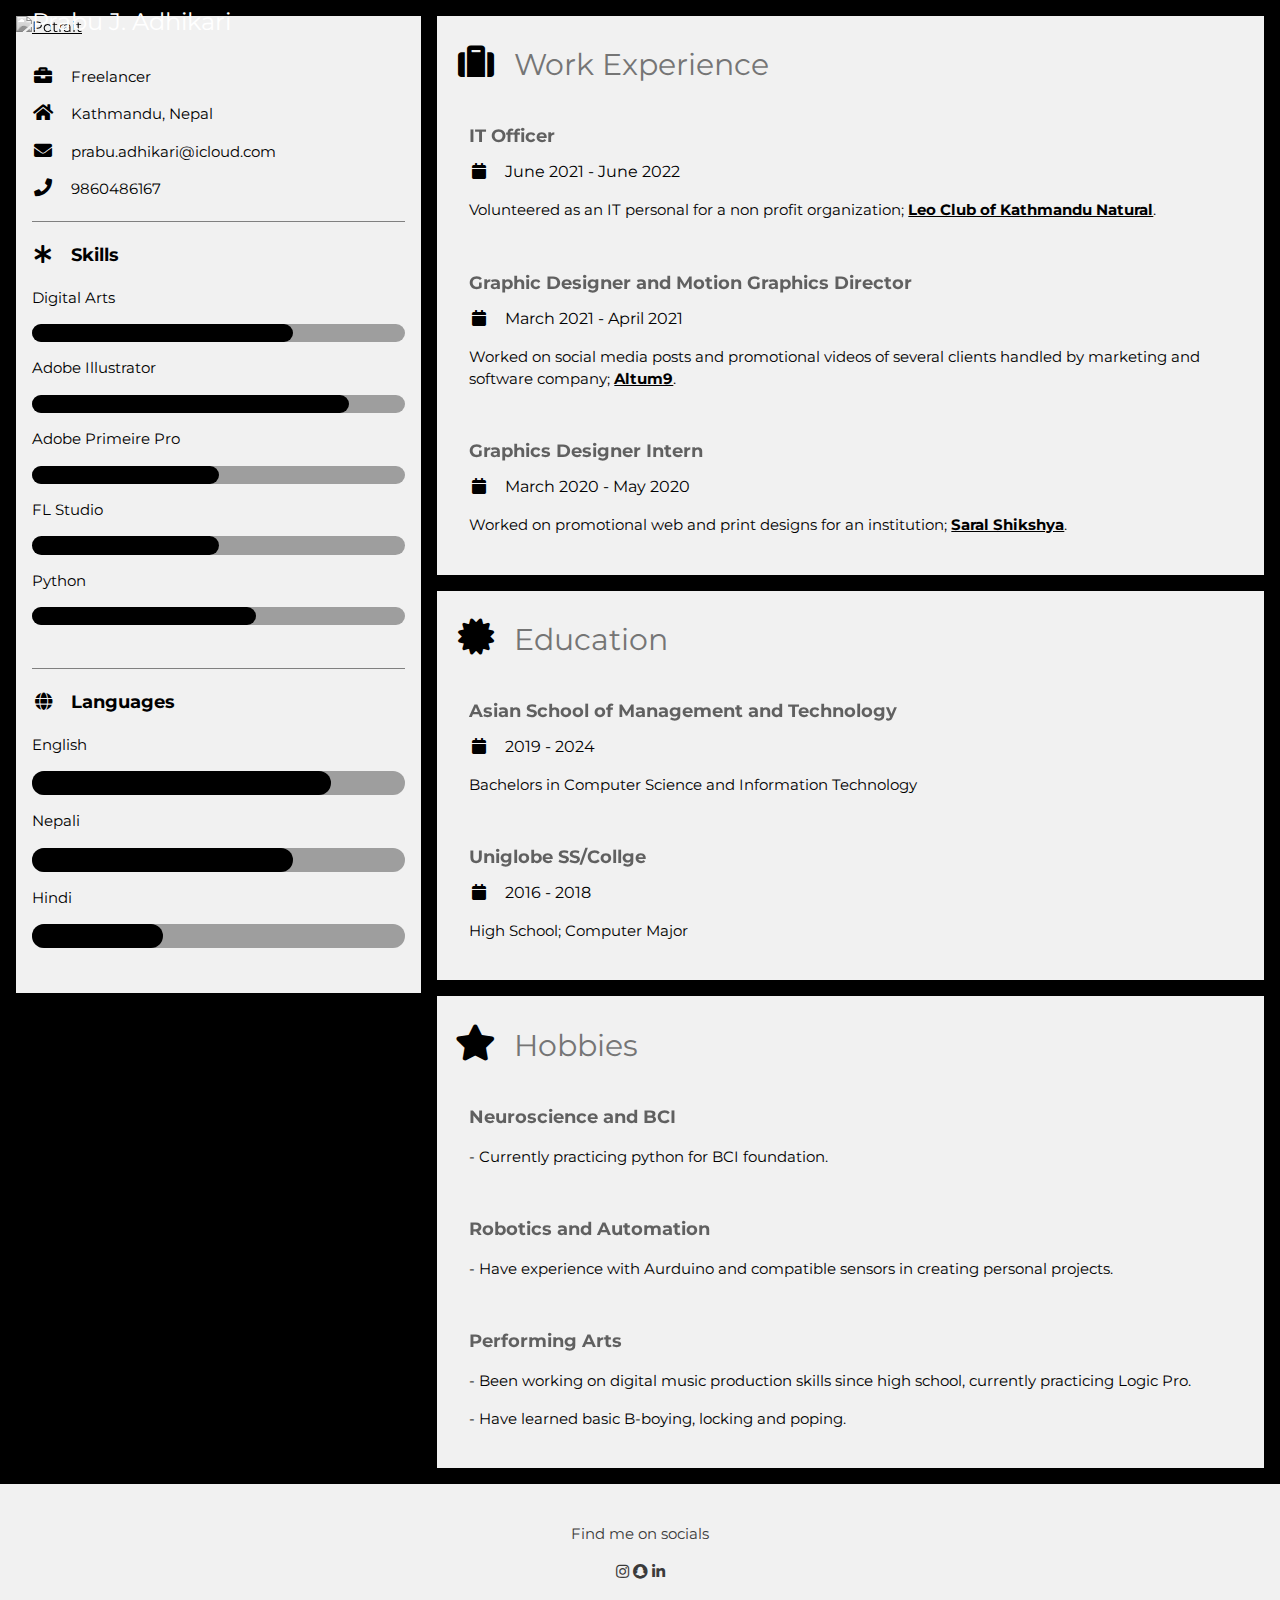
==== cv.html @ 456d3b7d "Update cv.html" ====
<!DOCTYPE html>
<html>
<title>Resume</title>
<meta charset="UTF-8">
<meta name="viewport" content="width=device-width, initial-scale=1">
<link rel="stylesheet" href="web/css/w3.css">
<link rel="stylesheet" href="web/style.css">
<link rel="stylesheet" href="https://fonts.googleapis.com/css?family=Montserrat">
<link rel="stylesheet" href="web/fontawesome/css/all.min.css">

<body class="w3-black">

<!-- Page Container -->
<div class="w3-content w3-margin-top" style="max-width:1400px;">

  <!-- The Grid -->
  <div class="w3-row-padding">
  
    <!-- Left Column -->
    <div class="w3-third">
    
      <div class="w3-light-grey w3-card-4">
        <div class="w3-display-container">
          <a href="index.html"><img src="img/pasport_size.jpg" style="width:100%" alt="Potrait" class="w3-hover-opacity w3-grayscale-max"></a>
          <div class="w3-display-bottomleft w3-container w3-text-white">
            <h3>Prabu J. Adhikari</h3>
          </div>
        </div>
        <div class="w3-container">
          <p><i class="fa fa-briefcase fa-fw w3-margin-right w3-large w3-text-black"></i>Freelancer</p>
          <p><i class="fa fa-home fa-fw w3-margin-right w3-large w3-text-black"></i>Kathmandu, Nepal</p>
          <p><i class="fa fa-envelope fa-fw w3-margin-right w3-large w3-text-black"></i>prabu.adhikari@icloud.com</p>
          <p><i class="fa fa-phone fa-fw w3-margin-right w3-large w3-text-black"></i>9860486167</p>
          <hr style="border-color: grey;">

          <p class="w3-large"><b><i class="fa fa-asterisk fa-fw w3-margin-right w3-text-black"></i>Skills</b></p>
          <p>Digital Arts</p>
          <div class="w3-grey w3-round-xlarge w3-small">
            <div class="w3-container w3-center w3-round-xlarge w3-black w3-text-black" style="width:70%">.</div>
          </div>
          
          <p>Adobe Illustrator</p>
          <div class="w3-grey w3-round-xlarge w3-small">
            <div class="w3-container w3-center w3-round-xlarge w3-black w3-text-black" style="width:85%">75%</div>
          </div>
          <p>Adobe Primeire Pro</p>
          <div class="w3-grey w3-round-xlarge w3-small">
            <div class="w3-container w3-center w3-round-xlarge w3-black w3-text-black" style="width:50%">50%</div>
          </div>
          <p>FL Studio</p>
          <div class="w3-grey w3-round-xlarge w3-small">
            <div class="w3-container w3-center w3-round-xlarge w3-black w3-text-black" style="width:50%">40%</div>
          </div>
          <p>Python</p>
          <div class="w3-grey w3-round-xlarge w3-small">
            <div class="w3-container w3-center w3-round-xlarge w3-black w3-text-black" style="width:60%">40%</div>
          </div>
          
          <br>
          <hr style="border-color: grey;">

          <p class="w3-large w3-text-theme"><b><i class="fa fa-globe fa-fw w3-margin-right w3-text-black"></i>Languages</b></p>
          <p>English</p>
          <div class="w3-grey w3-round-xlarge w3-small">
            <div class="w3-round-xlarge w3-black" style="height:24px;width:80%"></div>
          </div>
          <p>Nepali</p>
          <div class="w3-grey w3-round-xlarge w3-small">
            <div class="w3-round-xlarge w3-black" style="height:24px;width:70%"></div>
          </div>
          <p>Hindi</p>
          <div class="w3-grey w3-round-xlarge w3-small">
            <div class="w3-round-xlarge w3-black" style="height:24px;width:35%"></div>
          </div>
          <br><br>
        </div>
      </div><br>

    <!-- End Left Column -->
    </div>

    <!-- Right Column -->
    <div class="w3-twothird">
      <!-- Work Experience Section -->
      <div class="w3-container w3-card w3-light-grey w3-margin-bottom">
        <h2 class="w3-text-grey w3-padding-16"><i class="fa fa-suitcase fa-fw w3-margin-right w3-xxlarge w3-text-black"></i>Work Experience</h2>
        <div class="w3-container">
          <h5 class="w3-opacity"><b>IT Officer</b></h5>
          <h6 class="w3-text-black"><i class="fa fa-calendar fa-fw w3-margin-right"></i>June 2021 - June 2022</h6>
          <p>Volunteered as an IT personal for a non profit organization; <a target="_blank" href="https://www.instagram.com/leoktmnatural/"><strong>Leo Club of Kathmandu Natural</strong></a>.</p><br> 
        </div>
       
        <div class="w3-container">
          <h5 class="w3-opacity"><b>Graphic Designer and Motion Graphics Director</b></h5>
          <h6 class="w3-text-black"><i class="fa fa-calendar fa-fw w3-margin-right"></i>March 2021 - April 2021</h6>
          <p>Worked on social media posts and promotional videos of several clients handled by marketing and software company; <a target="_blank" href="http://altum9.com/"><strong>Altum9</strong></a>.</p><br>
        </div>

        <div class="w3-container">
          <h5 class="w3-opacity"><b>Graphics Designer Intern</b></h5>
          <h6 class="w3-text-black"><i class="fa fa-calendar fa-fw w3-margin-right"></i>March 2020 - May 2020</h6>
          <p>Worked on promotional web and print designs for an institution; <strong><a target="_blank" href="https://www.facebook.com/SaralShikshya">Saral Shikshya</a></strong>.</p><br>
        </div>
      </div>

      <!-- Education Section -->
      <div class="w3-container w3-card w3-light-grey w3-margin-bottom">
        <h2 class="w3-text-grey w3-padding-16"><i class="fa fa-certificate fa-fw w3-margin-right w3-xxlarge w3-text-black"></i>Education</h2>

        <div class="w3-container">
          <h5 class="w3-opacity"><b>Asian School of Management and Technology</b></h5>
          <h6 class="w3-text-black"><i class="fa fa-calendar fa-fw w3-margin-right"></i>2019 - 2024</h6>
          <p>Bachelors in Computer Science and Information Technology</p><br>
        </div>
        <div class="w3-container">
          <h5 class="w3-opacity"><b>Uniglobe SS/Collge</b></h5>
          <h6 class="w3-text-black"><i class="fa fa-calendar fa-fw w3-margin-right"></i>2016 - 2018</h6>
          <p>High School; Computer Major</p><br>
        </div>
      </div>
      
      <!-- Hobbies Sections -->
      <div class="w3-container w3-card w3-light-grey">
        <h2 class="w3-text-grey w3-padding-16"><i class="fa fa-star fa-fw w3-margin-right w3-xxlarge w3-text-black"></i>Hobbies</h2>

        <div class="w3-container">
          <h5 class="w3-opacity"><b>Neuroscience and BCI </b></h5>
          <p> - Currently practicing python for BCI foundation.</p><br>
        </div>
        <div class="w3-container">
          <h5 class="w3-opacity"><b>Robotics and Automation </b></h5>
          <p> - Have experience with Aurduino and compatible sensors in creating personal projects.</p><br>
        </div>
        <div class="w3-container">
          <h5 class="w3-opacity"><b>Performing Arts</b></h5>
          <p> - Been working on digital music production skills since high school, currently practicing Logic Pro.</p>
          <p> - Have learned basic B-boying, locking and poping.</p><br>
        </div>
      </div>
    <!-- End Right Column -->
    </div>
    
  <!-- End Grid -->
  </div>
  
  <!-- End Page Container -->
</div>

<footer class="w3-container w3-light-grey w3-text-dark-grey w3-center w3-padding-24 w3-margin-top">
  <p>Find me on socials</p>
    <a target="_blank" href="https://www.instagram.com/prabujung/"><i class="fab fa-instagram w3-hover-opacity"></i></a>
    <a target="_blank" href="https://www.snapchat.com/add/prabuadh"><i class="fab fa-snapchat w3-hover-opacity"></i></a>
    <a target="_blank" href="https://www.linkedin.com/in/prabu-j-adhikari-9b7836126/"><i class="fab fa-linkedin-in w3-hover-opacity"></i></a>
</footer>

</body>
</html>
---- web/style.css ----
html{
  scroll-behavior: smooth;
}

body, h1,h2,h3,h4,h5,h6 {
  font-family: "Montserrat", sans-serif
}
.w3-row-padding img {
  margin-bottom: 12px
}
/* Set the width of the sidebar to 120px */
.w3-sidebar {
  width: 120px;background: #222;
}
/* Add a left margin to the "page content" that matches the width of the sidebar (120px) */
#main {
  margin-left: 120px
}
/* Remove margins from "page content" on small screens */
@media only screen and (max-width: 600px) {#main {margin-left: 0}}
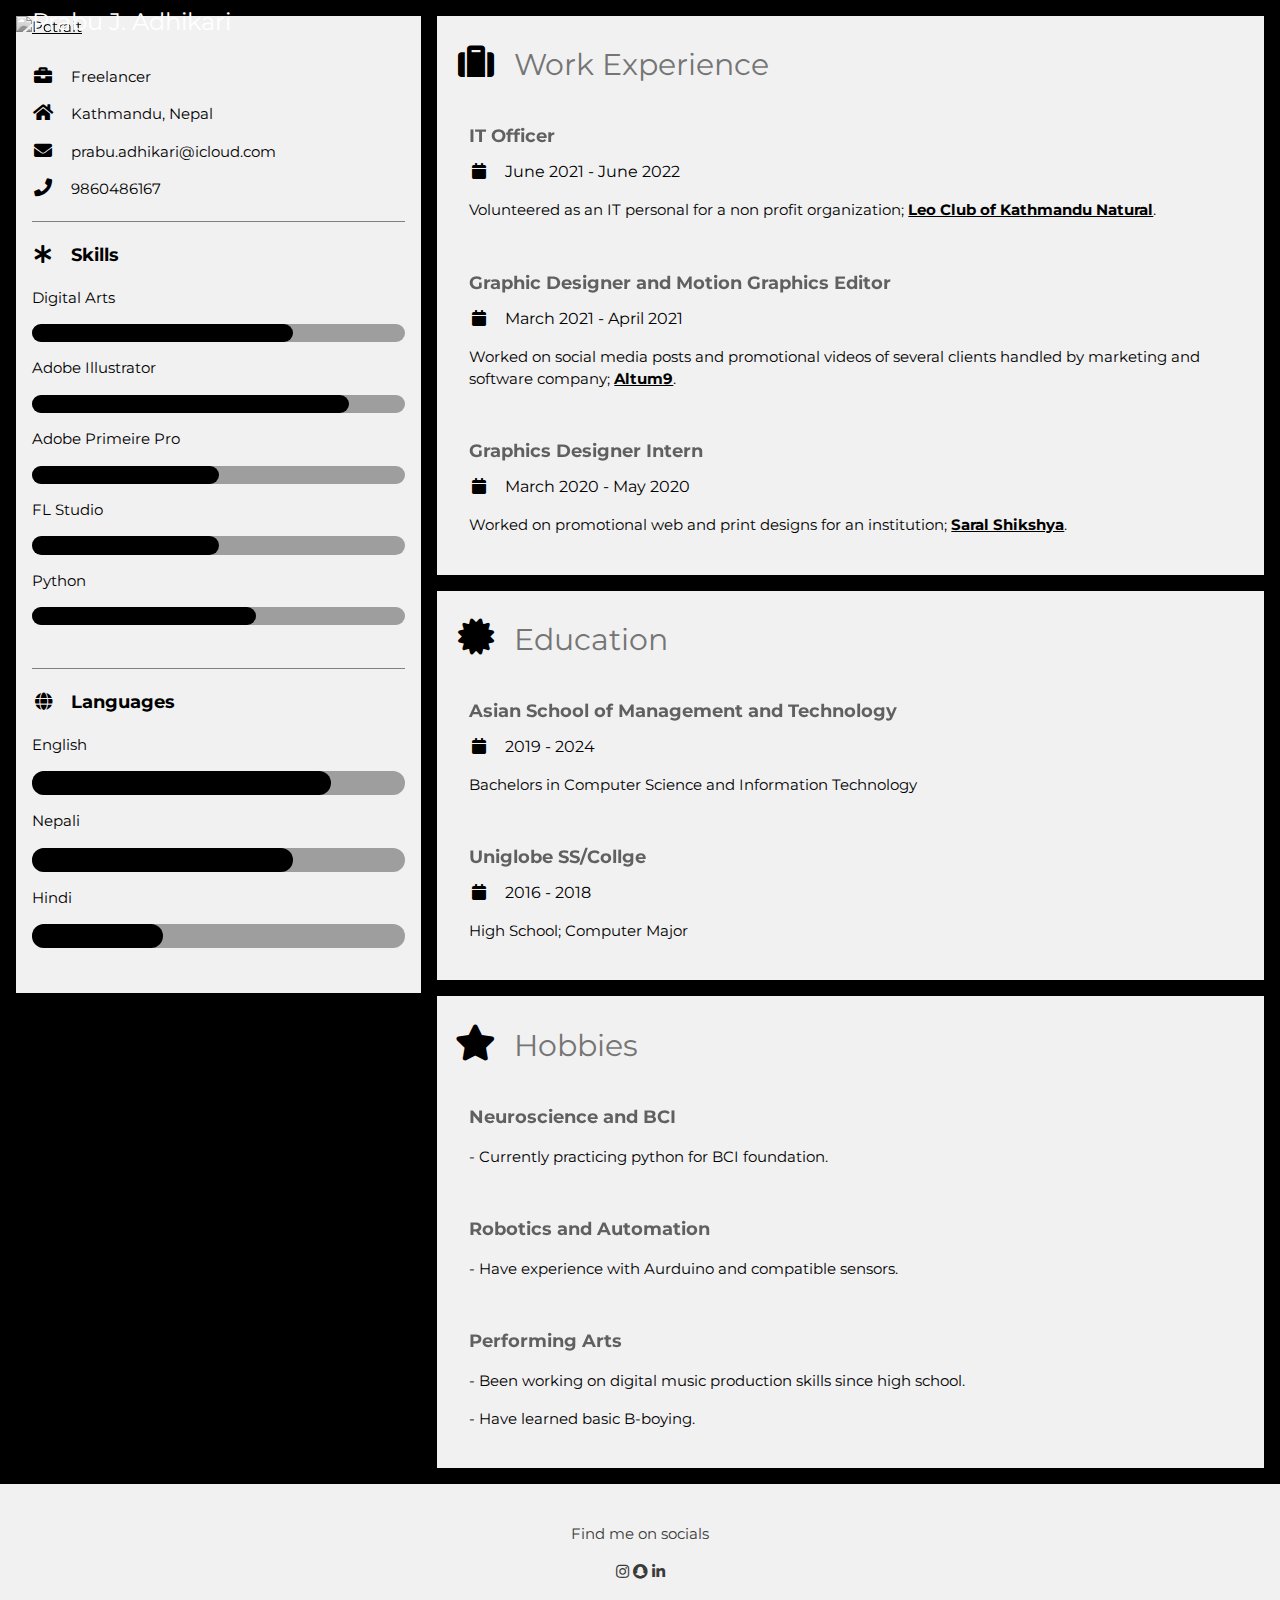
==== commit 386f300a: "Update cv.html" ====
--- a/cv.html
+++ b/cv.html
@@ -91,7 +91,7 @@
         </div>
        
         <div class="w3-container">
-          <h5 class="w3-opacity"><b>Graphic Designer and Motion Graphics Director</b></h5>
+          <h5 class="w3-opacity"><b>Graphic Designer and Motion Graphics Editor</b></h5>
           <h6 class="w3-text-black"><i class="fa fa-calendar fa-fw w3-margin-right"></i>March 2021 - April 2021</h6>
           <p>Worked on social media posts and promotional videos of several clients handled by marketing and software company; <a target="_blank" href="http://altum9.com/"><strong>Altum9</strong></a>.</p><br>
         </div>
@@ -129,12 +129,12 @@
         </div>
         <div class="w3-container">
           <h5 class="w3-opacity"><b>Robotics and Automation </b></h5>
-          <p> - Have experience with Aurduino and compatible sensors in creating personal projects.</p><br>
+          <p> - Have experience with Aurduino and compatible sensors.</p><br>
         </div>
         <div class="w3-container">
           <h5 class="w3-opacity"><b>Performing Arts</b></h5>
-          <p> - Been working on digital music production skills since high school, currently practicing Logic Pro.</p>
-          <p> - Have learned basic B-boying, locking and poping.</p><br>
+          <p> - Been working on digital music production skills since high school.</p>
+          <p> - Have learned basic B-boying.</p><br>
         </div>
       </div>
     <!-- End Right Column -->
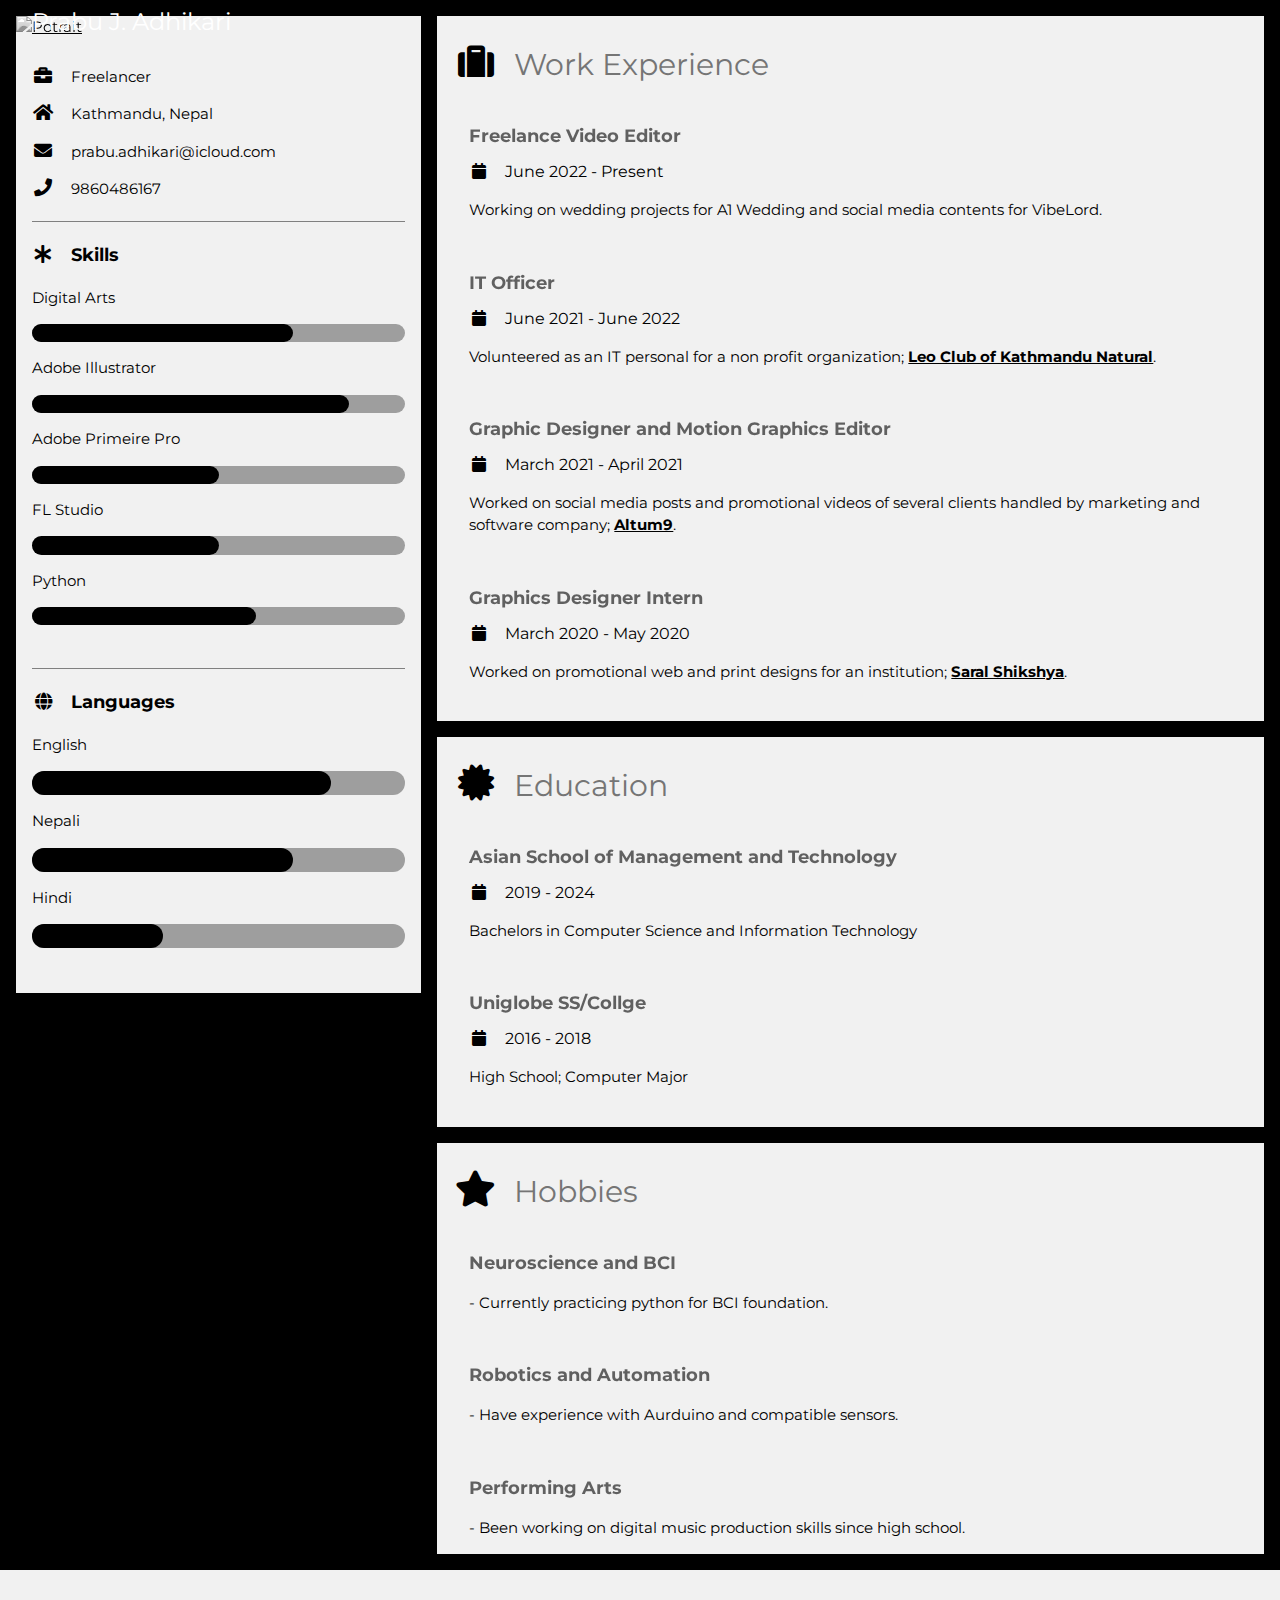
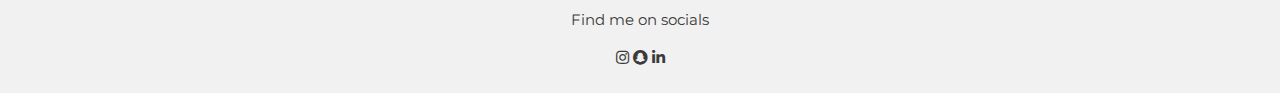
==== commit c9e4970d: "Update cv.html" ====
--- a/cv.html
+++ b/cv.html
@@ -84,6 +84,12 @@
       <!-- Work Experience Section -->
       <div class="w3-container w3-card w3-light-grey w3-margin-bottom">
         <h2 class="w3-text-grey w3-padding-16"><i class="fa fa-suitcase fa-fw w3-margin-right w3-xxlarge w3-text-black"></i>Work Experience</h2>
+         <div class="w3-container">
+          <h5 class="w3-opacity"><b>Freelance Video Editor</b></h5>
+          <h6 class="w3-text-black"><i class="fa fa-calendar fa-fw w3-margin-right"></i>June 2022 - Present</h6>
+          <p>Working on wedding projects for A1 Wedding and social media contents for VibeLord.</p><br> 
+        </div>
+        
         <div class="w3-container">
           <h5 class="w3-opacity"><b>IT Officer</b></h5>
           <h6 class="w3-text-black"><i class="fa fa-calendar fa-fw w3-margin-right"></i>June 2021 - June 2022</h6>
@@ -134,7 +140,6 @@
         <div class="w3-container">
           <h5 class="w3-opacity"><b>Performing Arts</b></h5>
           <p> - Been working on digital music production skills since high school.</p>
-          <p> - Have learned basic B-boying.</p><br>
         </div>
       </div>
     <!-- End Right Column -->
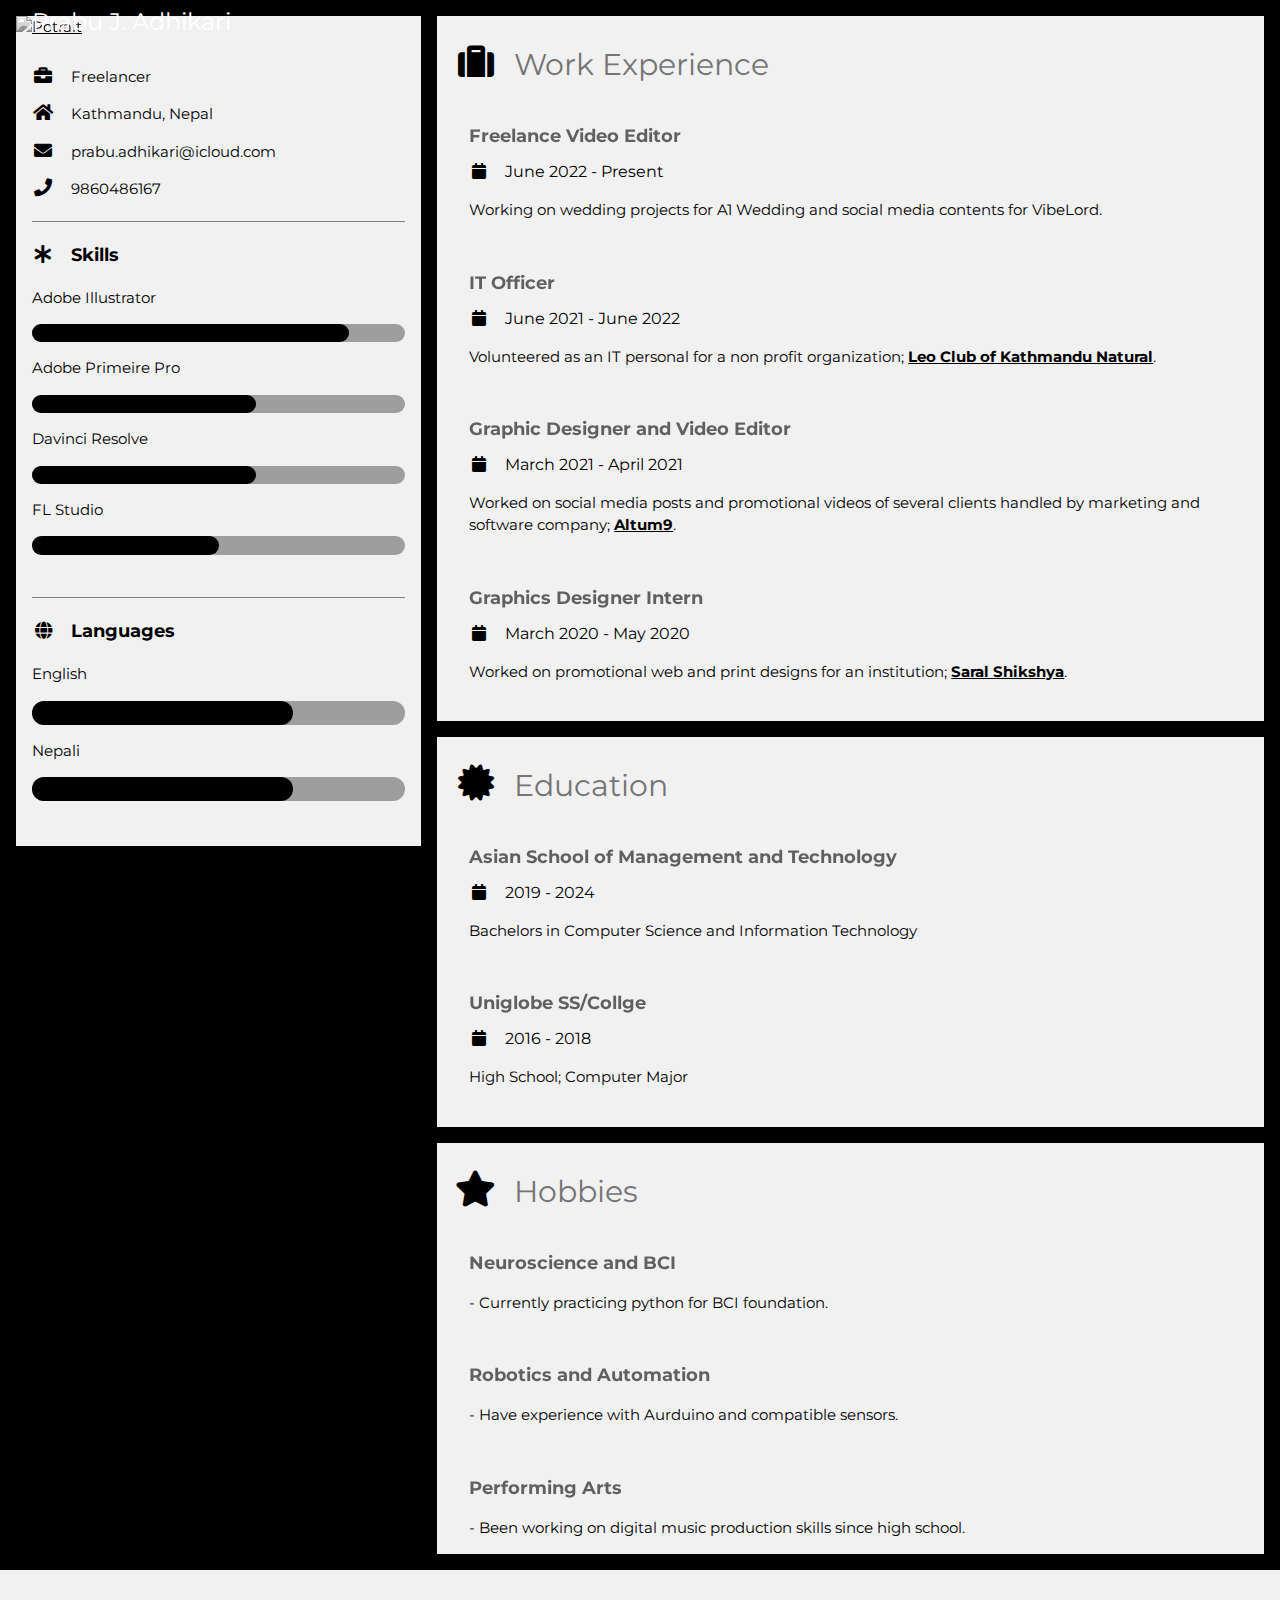
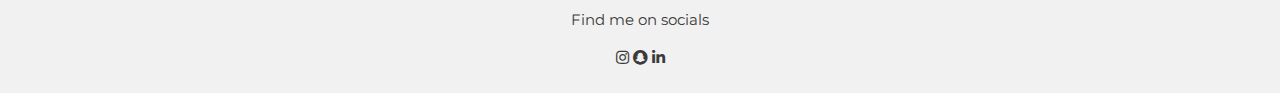
==== commit ec1202ae: "Update cv.html" ====
--- a/cv.html
+++ b/cv.html
@@ -34,26 +34,23 @@
           <hr style="border-color: grey;">
 
           <p class="w3-large"><b><i class="fa fa-asterisk fa-fw w3-margin-right w3-text-black"></i>Skills</b></p>
-          <p>Digital Arts</p>
-          <div class="w3-grey w3-round-xlarge w3-small">
-            <div class="w3-container w3-center w3-round-xlarge w3-black w3-text-black" style="width:70%">.</div>
-          </div>
-          
+      
           <p>Adobe Illustrator</p>
           <div class="w3-grey w3-round-xlarge w3-small">
             <div class="w3-container w3-center w3-round-xlarge w3-black w3-text-black" style="width:85%">75%</div>
           </div>
           <p>Adobe Primeire Pro</p>
           <div class="w3-grey w3-round-xlarge w3-small">
-            <div class="w3-container w3-center w3-round-xlarge w3-black w3-text-black" style="width:50%">50%</div>
+            <div class="w3-container w3-center w3-round-xlarge w3-black w3-text-black" style="width:60%">50%</div>
+          </div>
+          
+          <p>Davinci Resolve</p>
+          <div class="w3-grey w3-round-xlarge w3-small">
+            <div class="w3-container w3-center w3-round-xlarge w3-black w3-text-black" style="width:60%">40%</div>
           </div>
           <p>FL Studio</p>
           <div class="w3-grey w3-round-xlarge w3-small">
             <div class="w3-container w3-center w3-round-xlarge w3-black w3-text-black" style="width:50%">40%</div>
-          </div>
-          <p>Python</p>
-          <div class="w3-grey w3-round-xlarge w3-small">
-            <div class="w3-container w3-center w3-round-xlarge w3-black w3-text-black" style="width:60%">40%</div>
           </div>
           
           <br>
@@ -62,16 +59,13 @@
           <p class="w3-large w3-text-theme"><b><i class="fa fa-globe fa-fw w3-margin-right w3-text-black"></i>Languages</b></p>
           <p>English</p>
           <div class="w3-grey w3-round-xlarge w3-small">
-            <div class="w3-round-xlarge w3-black" style="height:24px;width:80%"></div>
+            <div class="w3-round-xlarge w3-black" style="height:24px;width:70%"></div>
           </div>
           <p>Nepali</p>
           <div class="w3-grey w3-round-xlarge w3-small">
             <div class="w3-round-xlarge w3-black" style="height:24px;width:70%"></div>
           </div>
-          <p>Hindi</p>
-          <div class="w3-grey w3-round-xlarge w3-small">
-            <div class="w3-round-xlarge w3-black" style="height:24px;width:35%"></div>
-          </div>
+          
           <br><br>
         </div>
       </div><br>
@@ -97,7 +91,7 @@
         </div>
        
         <div class="w3-container">
-          <h5 class="w3-opacity"><b>Graphic Designer and Motion Graphics Editor</b></h5>
+          <h5 class="w3-opacity"><b>Graphic Designer and Video Editor</b></h5>
           <h6 class="w3-text-black"><i class="fa fa-calendar fa-fw w3-margin-right"></i>March 2021 - April 2021</h6>
           <p>Worked on social media posts and promotional videos of several clients handled by marketing and software company; <a target="_blank" href="http://altum9.com/"><strong>Altum9</strong></a>.</p><br>
         </div>
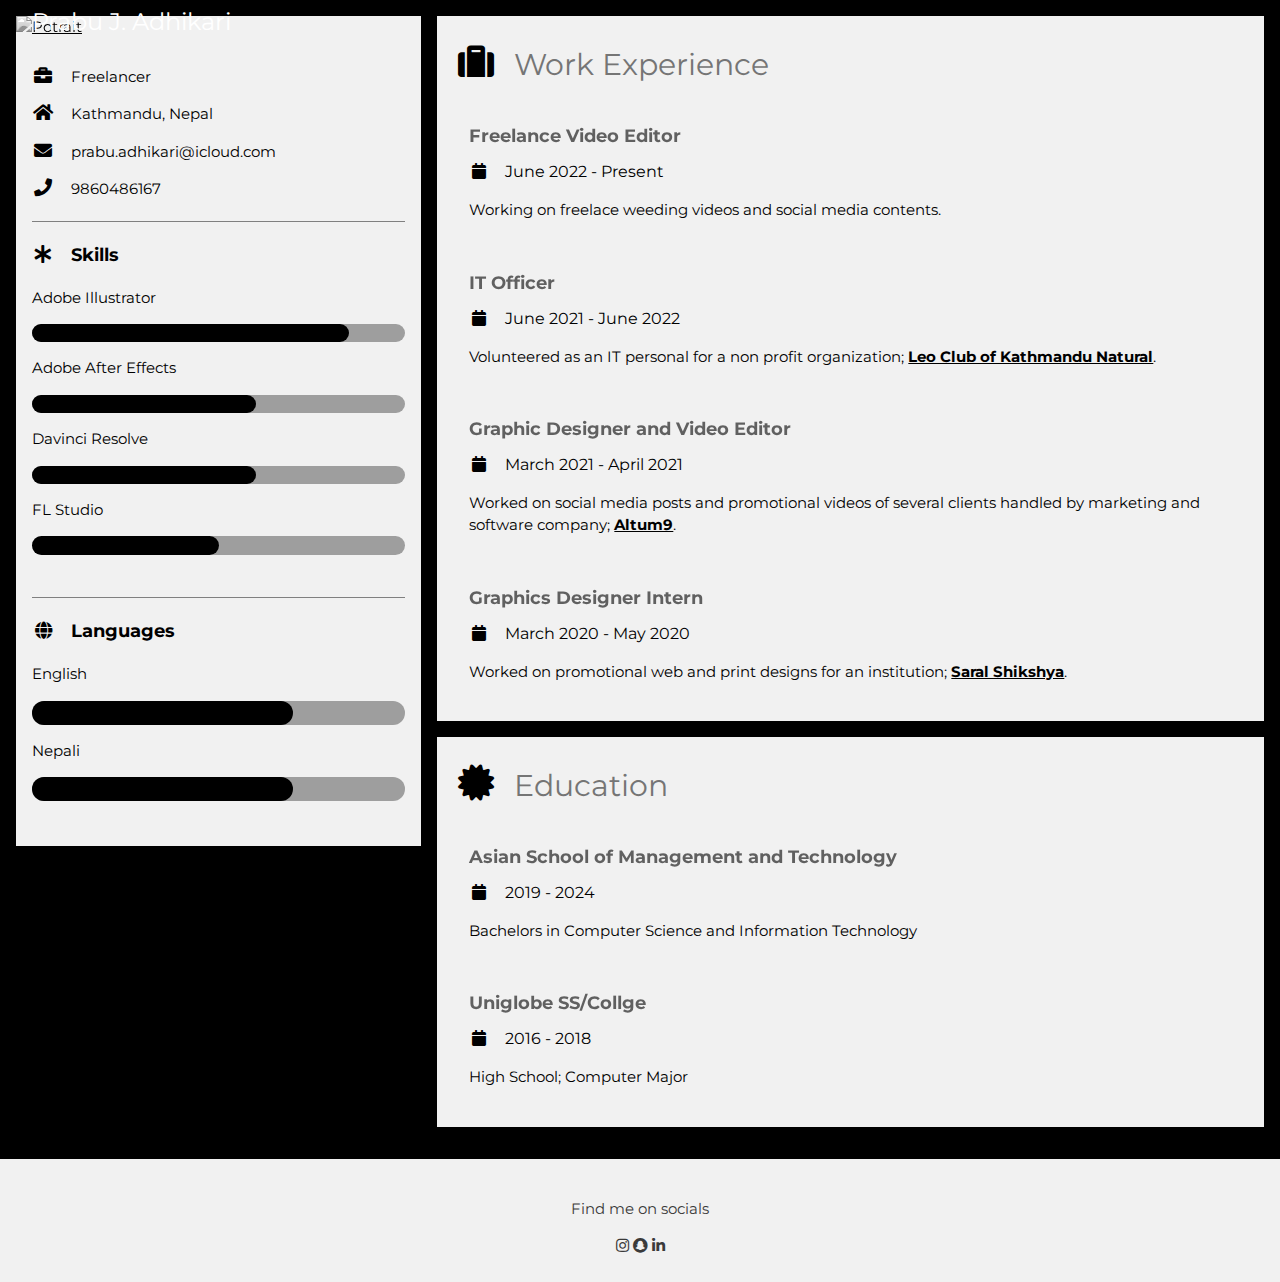
==== commit 18c522c1: "Update cv.html" ====
--- a/cv.html
+++ b/cv.html
@@ -39,7 +39,7 @@
           <div class="w3-grey w3-round-xlarge w3-small">
             <div class="w3-container w3-center w3-round-xlarge w3-black w3-text-black" style="width:85%">75%</div>
           </div>
-          <p>Adobe Primeire Pro</p>
+          <p>Adobe After Effects</p>
           <div class="w3-grey w3-round-xlarge w3-small">
             <div class="w3-container w3-center w3-round-xlarge w3-black w3-text-black" style="width:60%">50%</div>
           </div>
@@ -78,11 +78,12 @@
       <!-- Work Experience Section -->
       <div class="w3-container w3-card w3-light-grey w3-margin-bottom">
         <h2 class="w3-text-grey w3-padding-16"><i class="fa fa-suitcase fa-fw w3-margin-right w3-xxlarge w3-text-black"></i>Work Experience</h2>
+        
          <div class="w3-container">
           <h5 class="w3-opacity"><b>Freelance Video Editor</b></h5>
           <h6 class="w3-text-black"><i class="fa fa-calendar fa-fw w3-margin-right"></i>June 2022 - Present</h6>
-          <p>Working on wedding projects for A1 Wedding and social media contents for VibeLord.</p><br> 
-        </div>
+          <p>Working on freelace weeding videos and social media contents.</p><br> 
+        </div> 
         
         <div class="w3-container">
           <h5 class="w3-opacity"><b>IT Officer</b></h5>
@@ -119,24 +120,9 @@
         </div>
       </div>
       
-      <!-- Hobbies Sections -->
-      <div class="w3-container w3-card w3-light-grey">
-        <h2 class="w3-text-grey w3-padding-16"><i class="fa fa-star fa-fw w3-margin-right w3-xxlarge w3-text-black"></i>Hobbies</h2>
-
-        <div class="w3-container">
-          <h5 class="w3-opacity"><b>Neuroscience and BCI </b></h5>
-          <p> - Currently practicing python for BCI foundation.</p><br>
-        </div>
-        <div class="w3-container">
-          <h5 class="w3-opacity"><b>Robotics and Automation </b></h5>
-          <p> - Have experience with Aurduino and compatible sensors.</p><br>
-        </div>
-        <div class="w3-container">
-          <h5 class="w3-opacity"><b>Performing Arts</b></h5>
-          <p> - Been working on digital music production skills since high school.</p>
-        </div>
-      </div>
+    
     <!-- End Right Column -->
+      
     </div>
     
   <!-- End Grid -->
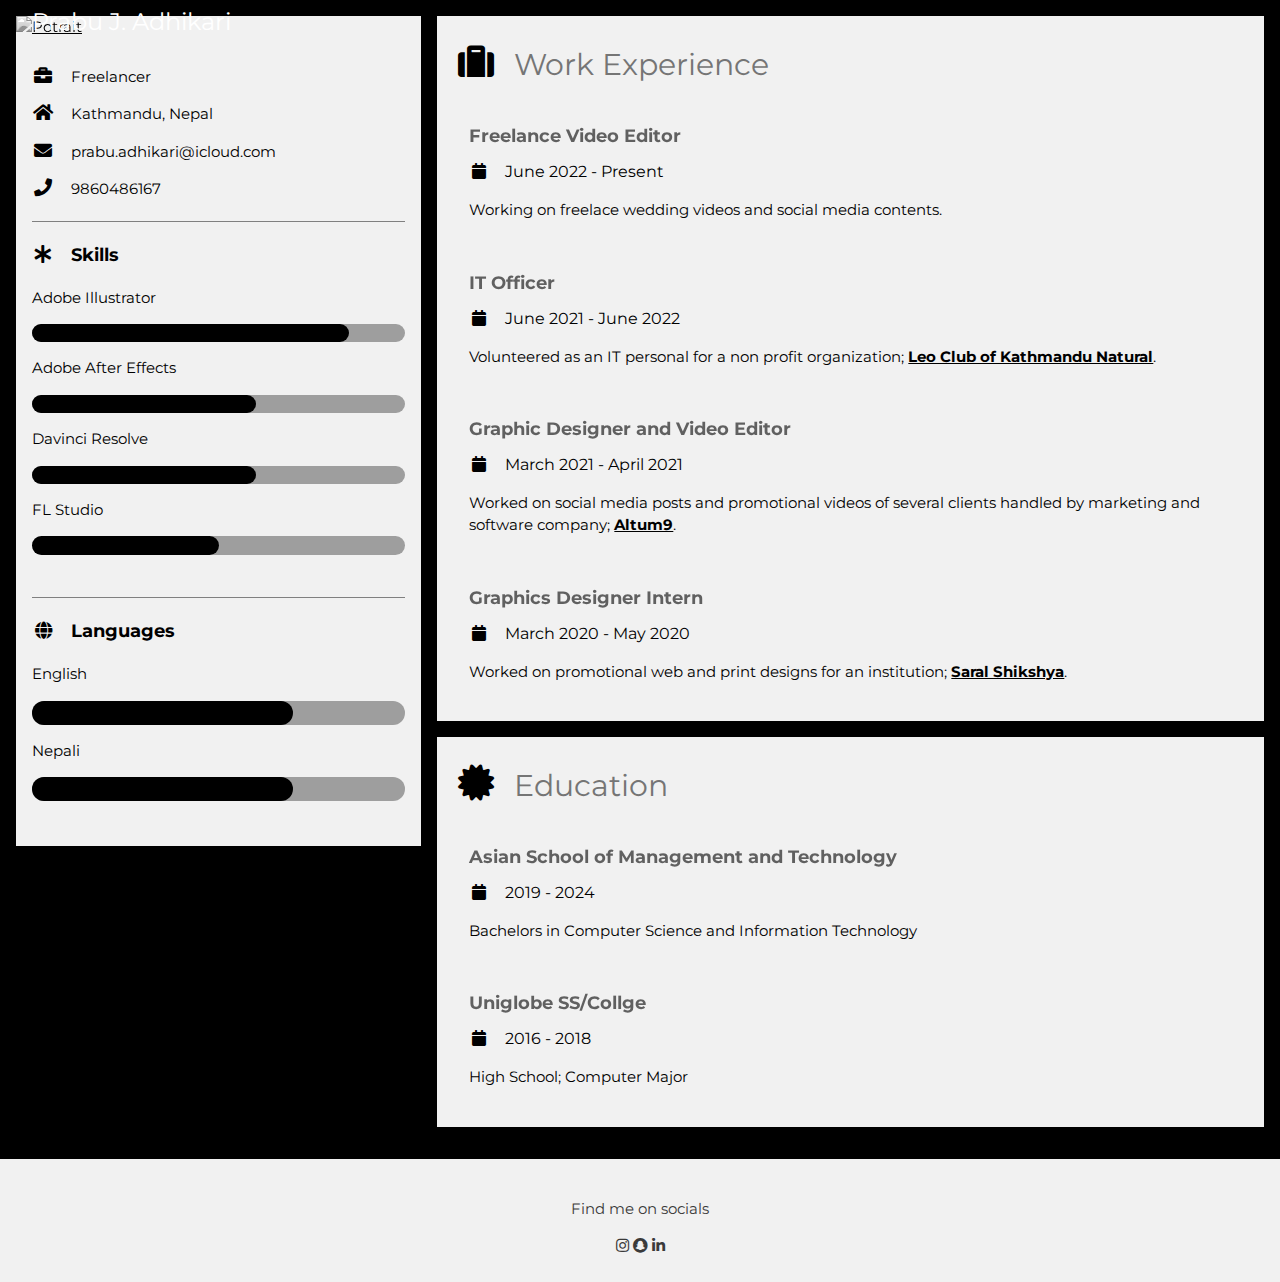
==== commit 2cc89168: "Update cv.html" ====
--- a/cv.html
+++ b/cv.html
@@ -82,7 +82,7 @@
          <div class="w3-container">
           <h5 class="w3-opacity"><b>Freelance Video Editor</b></h5>
           <h6 class="w3-text-black"><i class="fa fa-calendar fa-fw w3-margin-right"></i>June 2022 - Present</h6>
-          <p>Working on freelace weeding videos and social media contents.</p><br> 
+          <p>Working on freelace wedding videos and social media contents.</p><br> 
         </div> 
         
         <div class="w3-container">
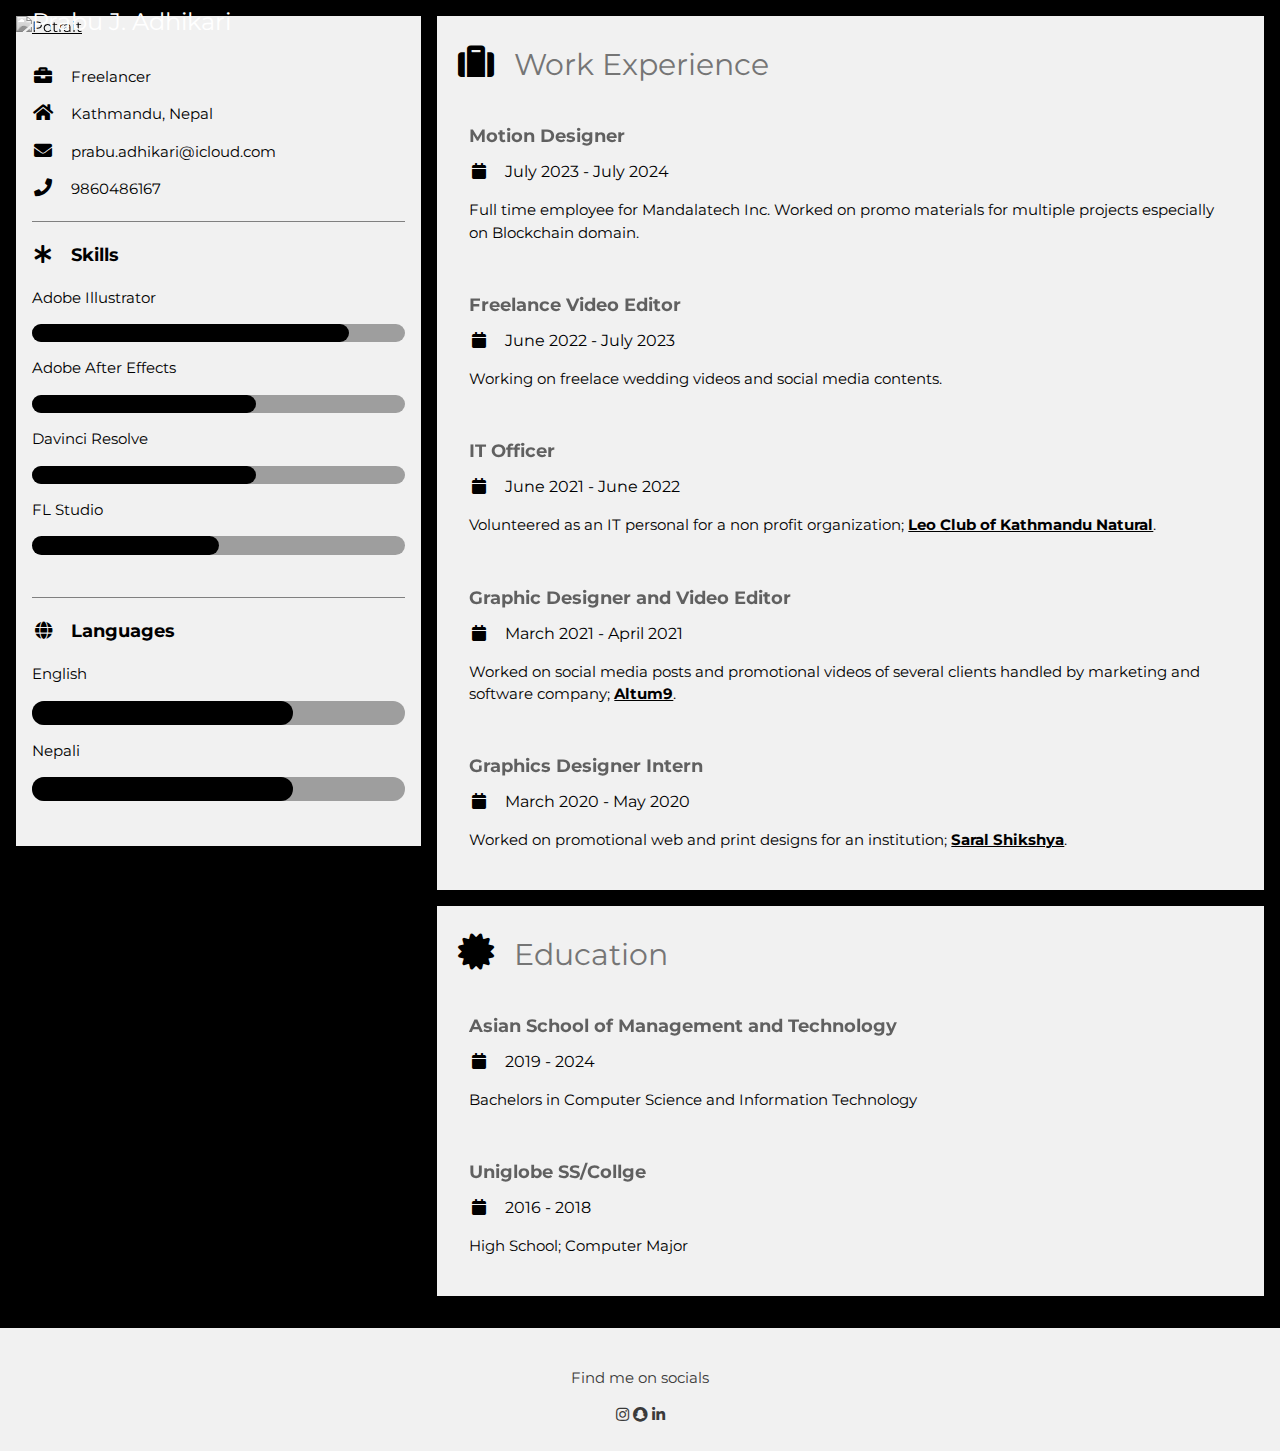
==== commit a1b65a84: "Update cv.html" ====
--- a/cv.html
+++ b/cv.html
@@ -41,12 +41,12 @@
           </div>
           <p>Adobe After Effects</p>
           <div class="w3-grey w3-round-xlarge w3-small">
-            <div class="w3-container w3-center w3-round-xlarge w3-black w3-text-black" style="width:60%">50%</div>
+            <div class="w3-container w3-center w3-round-xlarge w3-black w3-text-black" style="width:60%">75%</div>
           </div>
           
           <p>Davinci Resolve</p>
           <div class="w3-grey w3-round-xlarge w3-small">
-            <div class="w3-container w3-center w3-round-xlarge w3-black w3-text-black" style="width:60%">40%</div>
+            <div class="w3-container w3-center w3-round-xlarge w3-black w3-text-black" style="width:60%">50%</div>
           </div>
           <p>FL Studio</p>
           <div class="w3-grey w3-round-xlarge w3-small">
@@ -78,10 +78,15 @@
       <!-- Work Experience Section -->
       <div class="w3-container w3-card w3-light-grey w3-margin-bottom">
         <h2 class="w3-text-grey w3-padding-16"><i class="fa fa-suitcase fa-fw w3-margin-right w3-xxlarge w3-text-black"></i>Work Experience</h2>
-        
+
+        <div class="w3-container">
+          <h5 class="w3-opacity"><b>Motion Designer</b></h5>
+          <h6 class="w3-text-black"><i class="fa fa-calendar fa-fw w3-margin-right"></i>July 2023 - July 2024</h6>
+          <p>Full time employee for Mandalatech Inc. Worked on promo materials for multiple projects especially on Blockchain domain. </p><br> 
+        </div>
          <div class="w3-container">
           <h5 class="w3-opacity"><b>Freelance Video Editor</b></h5>
-          <h6 class="w3-text-black"><i class="fa fa-calendar fa-fw w3-margin-right"></i>June 2022 - Present</h6>
+          <h6 class="w3-text-black"><i class="fa fa-calendar fa-fw w3-margin-right"></i>June 2022 - July 2023</h6>
           <p>Working on freelace wedding videos and social media contents.</p><br> 
         </div> 
         
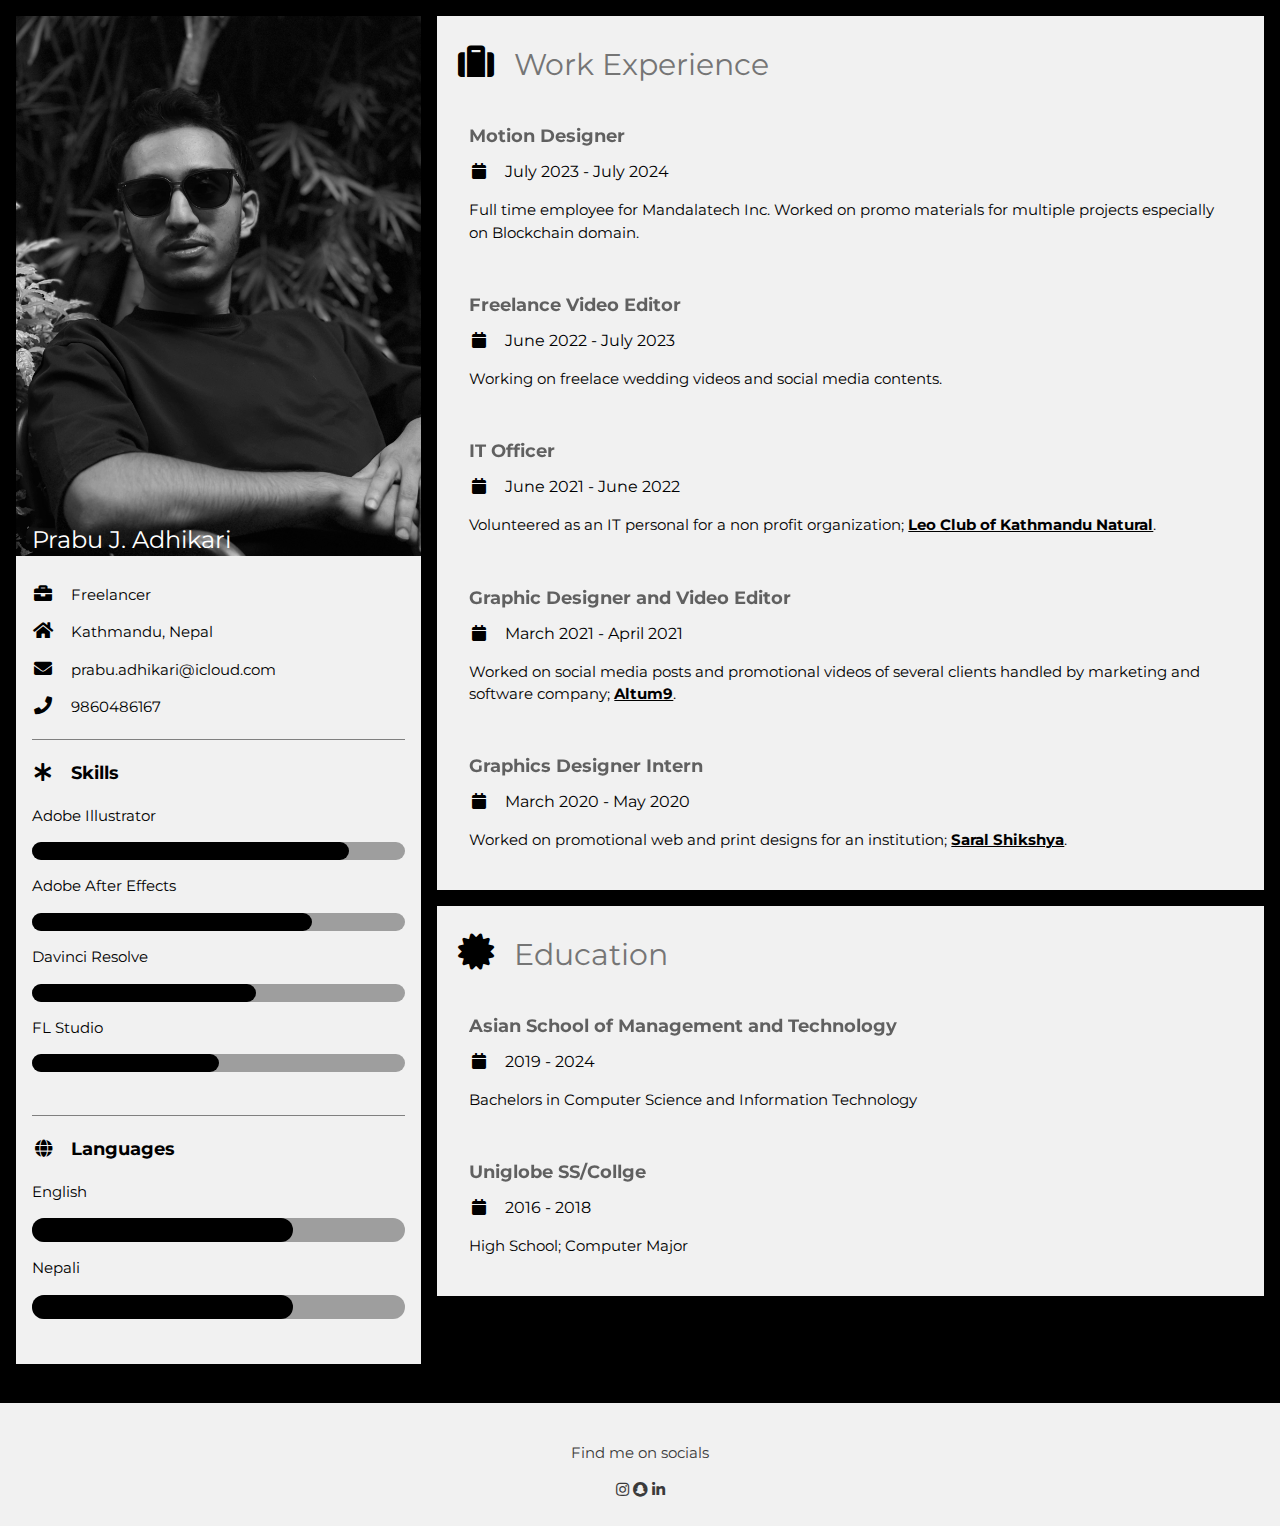
==== commit e3c0d2df: "Update cv.html" ====
--- a/cv.html
+++ b/cv.html
@@ -21,7 +21,7 @@
     
       <div class="w3-light-grey w3-card-4">
         <div class="w3-display-container">
-          <a href="index.html"><img src="img/pasport_size.jpg" style="width:100%" alt="Potrait" class="w3-hover-opacity w3-grayscale-max"></a>
+          <a href="index.html"><img src="img/PP.jpg" style="width:100%" alt="Potrait" class="w3-hover-opacity w3-grayscale-max"></a>
           <div class="w3-display-bottomleft w3-container w3-text-white">
             <h3>Prabu J. Adhikari</h3>
           </div>
@@ -41,7 +41,7 @@
           </div>
           <p>Adobe After Effects</p>
           <div class="w3-grey w3-round-xlarge w3-small">
-            <div class="w3-container w3-center w3-round-xlarge w3-black w3-text-black" style="width:60%">75%</div>
+            <div class="w3-container w3-center w3-round-xlarge w3-black w3-text-black" style="width:75%">75%</div>
           </div>
           
           <p>Davinci Resolve</p>
